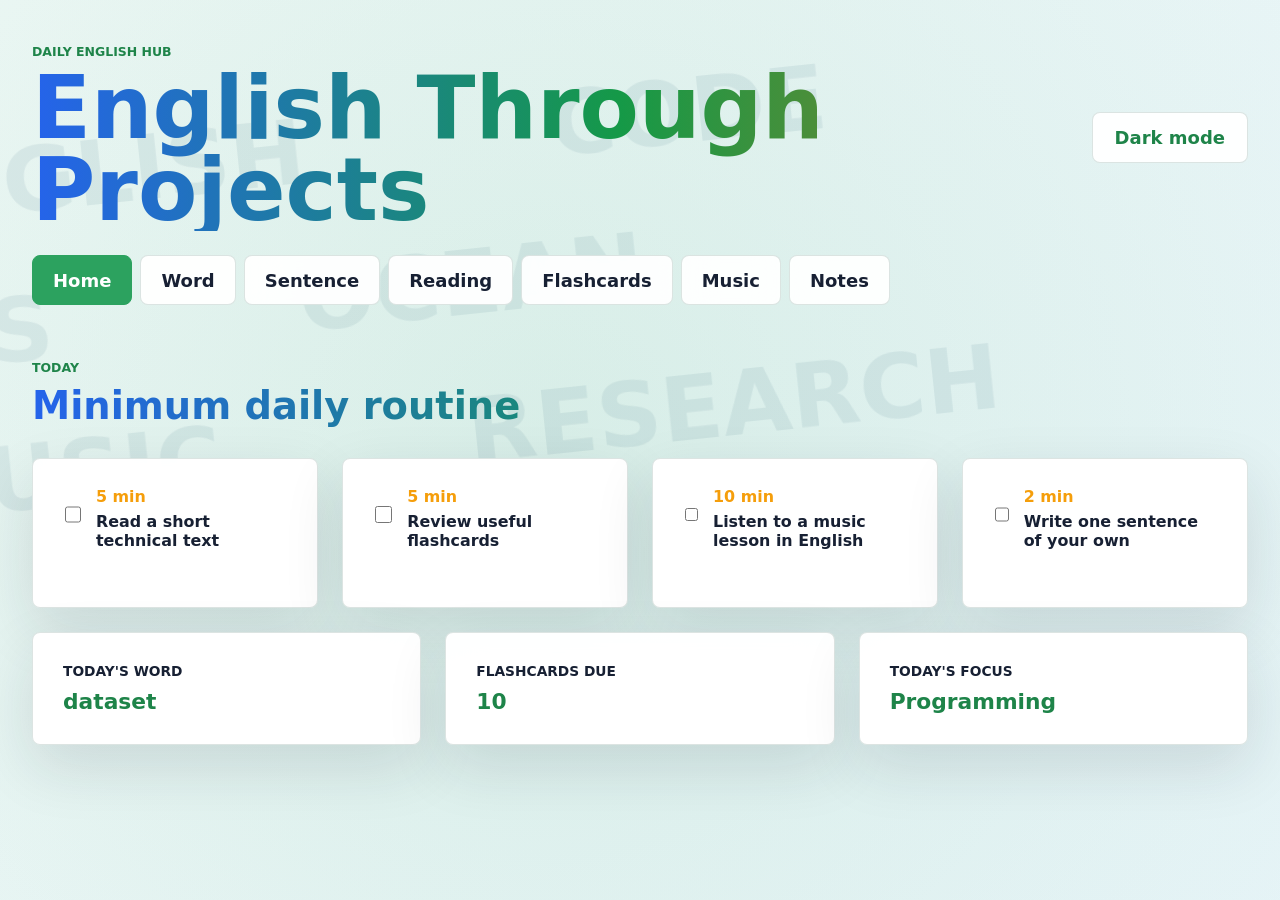
==== index.html @ 3c192cb7 "Initial English learning app" ====
<!doctype html>
<html lang="pt-BR">
  <head>
    <meta charset="utf-8" />
    <meta name="viewport" content="width=device-width, initial-scale=1" />
    <title>English Through Projects</title>
    <link rel="stylesheet" href="styles.css" />
  </head>
  <body>
    <header class="app-header">
      <div>
        <p class="eyebrow">Daily English Hub</p>
        <h1>English Through Projects</h1>
      </div>
      <div class="header-actions">
        <button class="secondary-button theme-button" id="themeBtn" type="button">Dark mode</button>
      </div>
    </header>

    <nav class="tabs" aria-label="Main sections">
      <button class="tab is-active" type="button" data-tab="home">Home</button>
      <button class="tab" type="button" data-tab="word">Word</button>
      <button class="tab" type="button" data-tab="sentence">Sentence</button>
      <button class="tab" type="button" data-tab="reading">Reading</button>
      <button class="tab" type="button" data-tab="flashcards">Flashcards</button>
      <button class="tab" type="button" data-tab="music">Music</button>
      <button class="tab" type="button" data-tab="notes">Notes</button>
    </nav>

    <main>
      <section class="tab-panel is-active" id="home">
        <div class="section-heading">
          <p class="eyebrow">Today</p>
          <h2>Minimum daily routine</h2>
        </div>

        <div class="routine-grid">
          <label class="routine-item">
            <input type="checkbox" data-task="reading" />
            <span>
              <strong>5 min</strong>
              Read a short technical text
            </span>
          </label>
          <label class="routine-item">
            <input type="checkbox" data-task="flashcards" />
            <span>
              <strong>5 min</strong>
              Review useful flashcards
            </span>
          </label>
          <label class="routine-item">
            <input type="checkbox" data-task="music" />
            <span>
              <strong>10 min</strong>
              Listen to a music lesson in English
            </span>
          </label>
          <label class="routine-item">
            <input type="checkbox" data-task="sentence" />
            <span>
              <strong>2 min</strong>
              Write one sentence of your own
            </span>
          </label>
        </div>

        <div class="home-grid">
          <article class="summary-card">
            <span>Today's Word</span>
            <strong id="homeWord">dataset</strong>
          </article>
          <article class="summary-card">
            <span>Flashcards Due</span>
            <strong id="homeDue">0</strong>
          </article>
          <article class="summary-card">
            <span>Today's Focus</span>
            <strong id="homeFocus">Research</strong>
          </article>
        </div>
      </section>

      <section class="tab-panel" id="word">
        <div class="section-heading">
          <p class="eyebrow">Vocabulary</p>
          <h2>Today's Word</h2>
        </div>
        <article class="feature-card">
          <div class="word-row">
            <h3 id="wordText">dataset</h3>
            <span id="wordTag">Programming</span>
          </div>
          <p id="wordMeaning">A structured collection of data used for analysis.</p>
          <p class="translation" id="wordTranslation">conjunto de dados</p>
          <p class="example" id="wordExample">This dataset contains shoreline measurements from 2024.</p>
          <div class="button-row">
            <button class="primary-button" type="button" id="newWordButton">New word</button>
            <button class="secondary-button" type="button" id="speakWordButton">Listen</button>
          </div>
        </article>

        <article class="feature-card add-word-card">
          <h3>Add Word</h3>
          <div class="form-grid">
            <label>
              English word
              <input id="addTerm" type="text" list="knownWords" placeholder="e.g. coastline" />
            </label>
            <label>
              Theme
              <input id="addTag" type="text" placeholder="e.g. Coastal GIS" />
            </label>
            <label>
              Meaning in English
              <input id="addMeaning" type="text" placeholder="Short definition in English" />
            </label>
            <label>
              Translation
              <input id="addTranslation" type="text" placeholder="Portuguese meaning" />
            </label>
          </div>
          <label>
            Example sentence
            <textarea id="addExample" rows="3" placeholder="The coastline changed after the storm."></textarea>
          </label>
          <p class="suggestion" id="wordSuggestion" aria-live="polite"></p>
          <div class="button-row">
            <button class="primary-button" type="button" id="addWordButton">Add word</button>
            <button class="secondary-button" type="button" id="checkWordButton">Check spelling</button>
          </div>
          <datalist id="knownWords"></datalist>
        </article>

        <article class="feature-card add-word-card">
          <h3>Backup Vocabulary</h3>
          <p id="backupSummary">Personal words saved: 0</p>
          <div class="button-row">
            <button class="primary-button" type="button" id="exportWordsButton">Export vocabulary</button>
            <label class="file-button" for="importWordsInput">Import vocabulary</label>
            <input id="importWordsInput" class="visually-hidden" type="file" accept="application/json,.json" />
          </div>
        </article>
      </section>

      <section class="tab-panel" id="sentence">
        <div class="section-heading">
          <p class="eyebrow">Micro output</p>
          <h2>Today's Sentence</h2>
        </div>
        <article class="feature-card">
          <p id="sentencePrompt">Describe one task from your current project in English.</p>
          <textarea id="dailySentence" rows="5" placeholder="Today I analyzed coastal mapping data..."></textarea>
          <button class="primary-button" type="button" id="saveSentenceButton">Save sentence</button>
        </article>
      </section>

      <section class="tab-panel" id="reading">
        <div class="section-heading">
          <p class="eyebrow">5-minute reading</p>
          <h2>Quick Reading</h2>
        </div>
        <article class="feature-card">
          <h3 id="readingTitle">Coastal Monitoring</h3>
          <p id="readingText">
            Coastal monitoring combines field observations, satellite imagery, and spatial analysis to understand how shorelines change over time.
          </p>
          <div class="button-row">
            <button class="primary-button" type="button" id="newReadingButton">New reading</button>
            <button class="secondary-button" type="button" id="speakReadingButton">Listen</button>
            <button class="secondary-button" type="button" id="recordReadingButton">Record voice</button>
          </div>
          <div class="speech-panel">
            <span>Your speech</span>
            <p id="speechResult">Press Record voice and read the text aloud.</p>
            <strong id="speechScore">Match score: --</strong>
          </div>
        </article>
      </section>

      <section class="tab-panel" id="flashcards">
        <div class="section-heading">
          <p class="eyebrow">SRS starter</p>
          <h2>Flashcards Due</h2>
        </div>
        <article class="feature-card flashcard">
          <p class="card-label" id="cardCategory">GIS</p>
          <h3 id="cardFront">sampling</h3>
          <p id="cardBack" hidden>Amostragem: the process of selecting observations or locations for analysis.</p>
          <div class="button-row">
            <button class="secondary-button" type="button" id="speakCardButton">Listen</button>
            <button class="secondary-button" type="button" id="showAnswerButton">Show answer</button>
            <button class="primary-button" type="button" id="knownButton">I knew it</button>
            <button class="secondary-button" type="button" id="reviewButton">Review again</button>
          </div>
        </article>
      </section>

      <section class="tab-panel" id="music">
        <div class="section-heading">
          <p class="eyebrow">Listening</p>
          <h2>Music Practice</h2>
        </div>
        <article class="feature-card">
          <div class="word-row">
            <h3 id="musicTitle">Coastal Morning</h3>
            <span id="musicStyle">Folk / acoustic</span>
          </div>
          <p id="musicFocus">Clear vowels and slow rhythm</p>
          <div class="lyrics-box" id="musicLines"></div>
          <p class="translation" id="musicVocabulary">shoreline, tide, rhythm, flow</p>
          <div class="button-row">
            <button class="primary-button" type="button" id="newMusicButton">New song</button>
            <button class="secondary-button" type="button" id="speakMusicButton">Listen</button>
          </div>
          <textarea id="musicNotes" rows="5" placeholder="groove, chord progression, breath control..."></textarea>
          <button class="primary-button" type="button" id="saveMusicButton">Save music notes</button>
        </article>
      </section>

      <section class="tab-panel" id="notes">
        <div class="section-heading">
          <p class="eyebrow">Personal archive</p>
          <h2>My Notes</h2>
        </div>
        <article class="feature-card">
          <textarea id="generalNotes" rows="10" placeholder="Useful terms, sentences, article ideas, doubts..."></textarea>
          <button class="primary-button" type="button" id="saveNotesButton">Save notes</button>
        </article>
      </section>
    </main>

    <div class="toast" id="toast" role="status" aria-live="polite"></div>

    <script src="app.js"></script>
  </body>
</html>
---- styles.css ----
:root {
  --bg: #f7fcfd;
  --bg-2: #e5f5f9;
  --panel: rgba(255, 255, 255, 0.94);
  --panel-2: rgba(255, 255, 255, 0.98);
  --ink: #172033;
  --muted: #42545f;
  --line: rgba(38, 87, 78, 0.16);
  --accent: #2ca25f;
  --accent-strong: #1e8449;
  --accent-soft: rgba(44, 162, 95, 0.12);
  --coral: #ec4899;
  --gold: #f59e0b;
  --violet: #8b5cf6;
  --blue: #6366f1;
  --shadow: 0 22px 60px rgba(23, 32, 51, 0.12);
}

:root[data-theme="dark"] {
  --bg: #0a1318;
  --bg-2: #0f1f2a;
  --panel: rgba(15, 32, 46, 0.94);
  --panel-2: rgba(12, 27, 39, 0.98);
  --ink: #f0f9fc;
  --muted: #a8d8e1;
  --line: rgba(177, 224, 208, 0.32);
  --accent: #4ade80;
  --accent-strong: #86efac;
  --accent-soft: rgba(74, 222, 128, 0.16);
  --shadow: 0 22px 70px rgba(0, 0, 0, 0.34);
}

* {
  box-sizing: border-box;
}

body {
  margin: 0;
  min-height: 100vh;
  background:
    radial-gradient(circle at 12% 14%, rgba(44, 162, 95, 0.14), transparent 28%),
    radial-gradient(circle at 86% 16%, rgba(99, 102, 241, 0.12), transparent 30%),
    radial-gradient(circle at 78% 72%, rgba(245, 158, 11, 0.12), transparent 32%),
    radial-gradient(circle at 18% 84%, rgba(236, 72, 153, 0.1), transparent 30%),
    linear-gradient(125deg, var(--bg), #eef7ff, #f6fbf7, var(--bg-2));
  background-size: 360% 360%;
  color: var(--ink);
  font-family:
    Inter, ui-sans-serif, system-ui, -apple-system, BlinkMacSystemFont, "Segoe UI",
    sans-serif;
  font-size: clamp(1rem, 0.92rem + 0.28vw, 1.125rem);
  animation: rainbowDrift 24s ease-in-out infinite;
}

body::before {
  position: fixed;
  inset: 0;
  z-index: -1;
  color: rgba(44, 95, 120, 0.14);
  content: "ENGLISH   CODE   GIS   OCEAN   MUSIC   RESEARCH";
  font-size: clamp(2.2rem, 7vw, 6.5rem);
  font-weight: 900;
  line-height: 1.65;
  opacity: 0.62;
  pointer-events: none;
  transform: rotate(-6deg) translate(-8vw, 5vh);
  white-space: pre-wrap;
  word-spacing: 4vw;
}

:root[data-theme="dark"] body::before {
  color: rgba(168, 216, 225, 0.16);
  opacity: 0.68;
}

@keyframes rainbowDrift {
  0%,
  100% {
    background-position: 0% 50%;
  }

  50% {
    background-position: 100% 50%;
  }
}

button,
textarea,
input {
  font: inherit;
}

input,
textarea {
  width: 100%;
  border: 1px solid var(--line);
  border-radius: 8px;
  color: var(--ink);
  background: rgba(255, 253, 249, 0.9);
}

input {
  min-height: clamp(44px, 4vw, 52px);
  padding: 0 clamp(12px, 1.4vw, 16px);
}

textarea {
  min-height: clamp(132px, 15vw, 190px);
  resize: vertical;
  padding: clamp(14px, 1.7vw, 18px);
  line-height: 1.5;
}

:root[data-theme="dark"] input,
:root[data-theme="dark"] textarea,
:root[data-theme="dark"] .lyrics-box,
:root[data-theme="dark"] .speech-panel {
  background: rgba(9, 21, 31, 0.7);
}

input:focus,
textarea:focus {
  border-color: var(--accent);
  outline: 3px solid var(--accent-soft);
}

.app-header {
  display: flex;
  align-items: center;
  justify-content: space-between;
  gap: 24px;
  width: min(95vw, 1240px);
  max-width: none;
  margin: 0 auto;
  padding: clamp(24px, 4vw, 44px) 0 clamp(16px, 2vw, 24px);
}

.eyebrow {
  margin: 0 0 8px;
  color: var(--accent-strong);
  font-size: 0.78rem;
  font-weight: 800;
  letter-spacing: 0;
  text-transform: uppercase;
}

h1,
h2,
h3,
p {
  margin-top: 0;
}

h1 {
  max-width: 980px;
  margin-bottom: 0;
  font-size: clamp(2.35rem, 7vw, 5.4rem);
  line-height: 0.95;
}

h2 {
  margin-bottom: 0;
  font-size: clamp(1.55rem, 3vw, 2.8rem);
}

h3 {
  margin-bottom: 12px;
  font-size: clamp(1.35rem, 2vw, 2.1rem);
}

h1,
h2,
h3 {
  background: linear-gradient(90deg, #7dd3fc, #86efac, #fde047, #fb7185, #c084fc);
  background-size: 240% 240%;
  background-clip: text;
  color: transparent;
  animation: titleRainbow 12s ease-in-out infinite;
}

:root:not([data-theme="dark"]) h1,
:root:not([data-theme="dark"]) h2,
:root:not([data-theme="dark"]) h3 {
  background: linear-gradient(90deg, #2563eb, #159947, #b7791f, #db2777, #7c3aed);
  background-size: 240% 240%;
  background-clip: text;
  color: transparent;
}

@keyframes titleRainbow {
  0%,
  100% {
    background-position: 0% 50%;
  }

  50% {
    background-position: 100% 50%;
  }
}

.header-actions {
  display: flex;
  align-items: center;
  gap: 10px;
}

.tabs {
  display: flex;
  gap: 8px;
  width: min(95vw, 1240px);
  max-width: none;
  margin: 0 auto;
  padding: 0 0 clamp(14px, 2vw, 20px);
  overflow-x: auto;
}

.tab {
  min-height: clamp(42px, 4vw, 50px);
  padding: 0 clamp(14px, 1.6vw, 20px);
  border: 1px solid var(--line);
  border-radius: 8px;
  background: var(--panel);
  color: var(--ink);
  cursor: pointer;
  font-weight: 800;
  white-space: nowrap;
  backdrop-filter: blur(16px);
}

.tab.is-active {
  border-color: var(--accent);
  background: var(--accent);
  color: #ffffff;
}

main {
  width: min(95vw, 1240px);
  max-width: none;
  margin: 0 auto;
  padding: clamp(8px, 1vw, 14px) 0 clamp(48px, 7vw, 84px);
}

.tab-panel {
  display: none;
}

.tab-panel.is-active {
  display: block;
}

.section-heading {
  margin: clamp(14px, 2vw, 22px) 0 clamp(18px, 2.5vw, 30px);
}

.routine-grid,
.home-grid {
  display: grid;
  grid-template-columns: repeat(auto-fit, minmax(260px, 1fr));
  gap: clamp(14px, 2vw, 24px);
}

.routine-item,
.summary-card,
.feature-card {
  border: 1px solid var(--line);
  border-radius: 8px;
  background: var(--panel-2);
  box-shadow: var(--shadow);
  backdrop-filter: blur(18px);
}

.routine-item {
  display: flex;
  align-items: flex-start;
  gap: 12px;
  min-height: clamp(118px, 12vw, 150px);
  padding: clamp(18px, 2.4vw, 28px);
  cursor: pointer;
}

.routine-item input {
  width: 20px;
  height: 20px;
  margin-top: 2px;
  accent-color: var(--accent);
}

.routine-item strong {
  display: block;
  margin-bottom: 6px;
  color: var(--gold);
}

.home-grid {
  grid-template-columns: repeat(auto-fit, minmax(260px, 1fr));
  margin-top: clamp(14px, 2vw, 24px);
}

.summary-card {
  padding: clamp(18px, 2.4vw, 30px);
}

.summary-card span,
.card-label {
  display: block;
  margin-bottom: 10px;
  color: var(--ink);
  font-size: 0.86rem;
  font-weight: 800;
  text-transform: uppercase;
}

.summary-card strong {
  display: block;
  color: var(--accent-strong);
  font-size: clamp(1.35rem, 1.7vw, 1.8rem);
  overflow-wrap: anywhere;
}

.feature-card {
  max-width: min(100%, 940px);
  padding: clamp(22px, 3vw, 42px);
  background: var(--panel-2);
}

.add-word-card {
  margin-top: clamp(16px, 2vw, 24px);
}

.feature-card p {
  color: var(--ink);
  font-size: clamp(1rem, 0.95rem + 0.25vw, 1.16rem);
  line-height: 1.6;
}

.word-row {
  display: flex;
  align-items: center;
  justify-content: space-between;
  gap: clamp(12px, 2vw, 20px);
  min-width: 0;
}

.word-row span {
  display: inline-flex;
  align-items: center;
  justify-content: center;
  max-width: min(340px, 100%);
  padding: 8px 12px;
  border: 1px solid var(--line);
  border-radius: 8px;
  background: color-mix(in srgb, var(--accent) 14%, var(--panel-2));
  color: var(--accent-strong);
  font-size: 0.82rem;
  font-weight: 800;
  line-height: 1.25;
  overflow-wrap: anywhere;
  text-align: center;
}

.example {
  padding-left: 16px;
  border-left: 4px solid var(--coral);
  color: var(--ink) !important;
}

.translation {
  color: var(--accent-strong) !important;
  font-weight: 800;
}

:root[data-theme="dark"] .translation,
:root[data-theme="dark"] .summary-card strong,
:root[data-theme="dark"] .flashcard h3,
:root[data-theme="dark"] .speech-panel strong,
:root[data-theme="dark"] .word-row span {
  color: #b7f7c9 !important;
}

.lyrics-box,
.speech-panel {
  margin: clamp(16px, 2vw, 24px) 0;
  border: 1px solid var(--line);
  border-radius: 8px;
  background: rgba(255, 255, 255, 0.72);
  padding: clamp(16px, 2vw, 24px);
}

.lyrics-box p {
  margin-bottom: 10px;
  color: var(--ink);
  font-size: clamp(1.08rem, 1vw + 0.85rem, 1.35rem);
  font-weight: 800;
  line-height: 1.45;
}

.lyrics-box p:last-child {
  margin-bottom: 0;
}

.speech-panel span {
  display: block;
  margin-bottom: 8px;
  color: var(--muted);
  font-size: 0.86rem;
  font-weight: 800;
  text-transform: uppercase;
}

.speech-panel p {
  margin-bottom: 10px;
  color: var(--ink);
}

.speech-panel strong {
  color: var(--accent-strong);
}

.form-grid {
  display: grid;
  grid-template-columns: repeat(auto-fit, minmax(220px, 1fr));
  gap: clamp(14px, 2vw, 22px);
  margin-bottom: clamp(14px, 2vw, 22px);
}

label {
  display: block;
  color: var(--ink);
  font-size: clamp(0.9rem, 0.85rem + 0.18vw, 1rem);
  font-weight: 800;
}

label input,
label textarea {
  margin-top: 8px;
}

.suggestion {
  min-height: 24px;
  margin: 12px 0 0;
  color: var(--coral) !important;
  font-weight: 800;
}

.button-row {
  display: flex;
  flex-wrap: wrap;
  gap: clamp(10px, 1.5vw, 16px);
  margin-top: clamp(16px, 2vw, 24px);
}

.primary-button,
.secondary-button,
.file-button {
  display: inline-flex;
  align-items: center;
  justify-content: center;
  min-height: clamp(44px, 4vw, 52px);
  margin-top: 16px;
  padding: 0 clamp(16px, 2vw, 22px);
  border-radius: 8px;
  cursor: pointer;
  font-weight: 900;
  text-align: center;
}

.primary-button {
  border: 1px solid var(--accent);
  background: var(--accent);
  color: #ffffff;
}

.secondary-button,
.file-button {
  border: 1px solid var(--line);
  background: var(--panel);
  color: var(--accent-strong);
}

:root[data-theme="dark"] .secondary-button,
:root[data-theme="dark"] .file-button {
  color: #d9fbe4;
}

.theme-button {
  margin-top: 0;
  white-space: nowrap;
}

.visually-hidden {
  position: absolute;
  width: 1px;
  height: 1px;
  margin: -1px;
  overflow: hidden;
  clip: rect(0 0 0 0);
  clip-path: inset(50%);
  border: 0;
  padding: 0;
  white-space: nowrap;
}

.flashcard h3 {
  color: var(--accent-strong);
  font-size: clamp(2.1rem, 5vw, 3.8rem);
}

.toast {
  position: fixed;
  right: 18px;
  bottom: 18px;
  max-width: min(360px, calc(100vw - 36px));
  padding: 12px 14px;
  border-radius: 8px;
  background: var(--ink);
  color: var(--bg);
  opacity: 0;
  transform: translateY(12px);
  transition:
    opacity 180ms ease,
    transform 180ms ease;
  pointer-events: none;
}

.toast.is-visible {
  opacity: 1;
  transform: translateY(0);
}

@media (max-width: 760px) {
  .app-header {
    align-items: flex-start;
    flex-direction: column;
  }

  .header-actions,
  .theme-button {
    width: 100%;
  }

  .header-actions {
    align-items: stretch;
    flex-direction: column;
  }

  .routine-grid,
  .home-grid {
    grid-template-columns: 1fr;
  }

  .word-row {
    align-items: flex-start;
    flex-direction: column;
  }

  .form-grid {
    grid-template-columns: 1fr;
  }
}

@media (prefers-reduced-motion: reduce) {
  *,
  *::before,
  *::after {
    animation-duration: 0.01ms !important;
    animation-iteration-count: 1 !important;
    transition-duration: 0.01ms !important;
  }
}
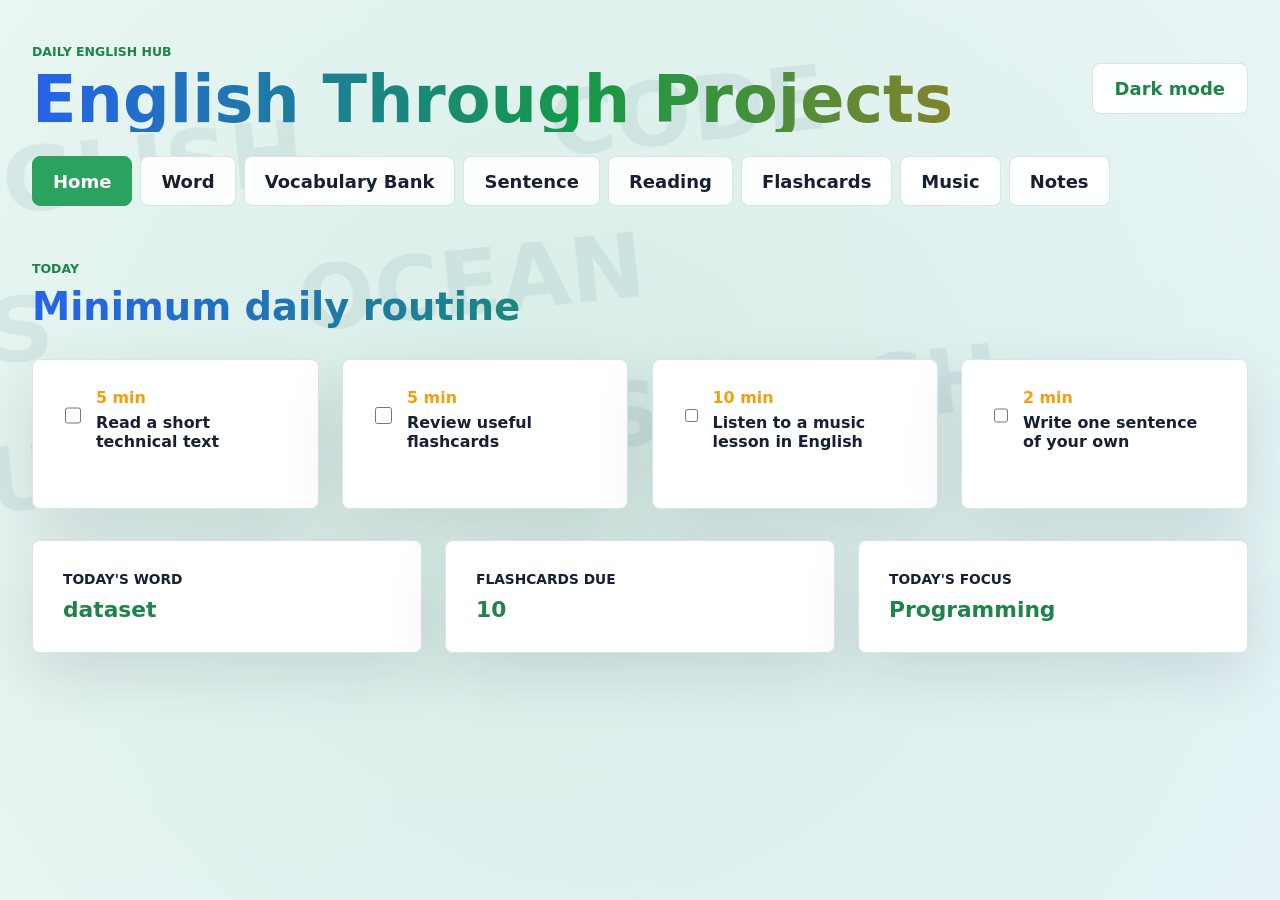
==== commit cbf1d105: "Add vocabulary bank" ====
--- a/index.html
+++ b/index.html
@@ -20,6 +20,7 @@
     <nav class="tabs" aria-label="Main sections">
       <button class="tab is-active" type="button" data-tab="home">Home</button>
       <button class="tab" type="button" data-tab="word">Word</button>
+      <button class="tab" type="button" data-tab="vocabulary">Vocabulary Bank</button>
       <button class="tab" type="button" data-tab="sentence">Sentence</button>
       <button class="tab" type="button" data-tab="reading">Reading</button>
       <button class="tab" type="button" data-tab="flashcards">Flashcards</button>
@@ -143,6 +144,44 @@
         </article>
       </section>
 
+      <section class="tab-panel" id="vocabulary">
+        <div class="section-heading">
+          <p class="eyebrow">Reference bank</p>
+          <h2>Vocabulary Bank</h2>
+        </div>
+        <article class="feature-card">
+          <div class="form-grid">
+            <label>
+              Search
+              <input id="vocabularySearch" type="text" placeholder="Search word, meaning, example..." />
+            </label>
+            <label>
+              Theme
+              <select id="vocabularyFilter">
+                <option value="all">All themes</option>
+              </select>
+            </label>
+          </div>
+          <p class="translation" id="vocabularyCount">0 words</p>
+          <div class="table-wrap">
+            <table class="vocabulary-table">
+              <thead>
+                <tr>
+                  <th>Word</th>
+                  <th>Theme</th>
+                  <th>Translation</th>
+                  <th>Meaning</th>
+                  <th>Example</th>
+                  <th>Source</th>
+                  <th>Audio</th>
+                </tr>
+              </thead>
+              <tbody id="vocabularyTableBody"></tbody>
+            </table>
+          </div>
+        </article>
+      </section>
+
       <section class="tab-panel" id="sentence">
         <div class="section-heading">
           <p class="eyebrow">Micro output</p>
--- a/styles.css
+++ b/styles.css
@@ -91,7 +91,8 @@
 }
 
 input,
-textarea {
+textarea,
+select {
   width: 100%;
   border: 1px solid var(--line);
   border-radius: 8px;
@@ -99,7 +100,8 @@
   background: rgba(255, 253, 249, 0.9);
 }
 
-input {
+input,
+select {
   min-height: clamp(44px, 4vw, 52px);
   padding: 0 clamp(12px, 1.4vw, 16px);
 }
@@ -112,6 +114,7 @@
 }
 
 :root[data-theme="dark"] input,
+:root[data-theme="dark"] select,
 :root[data-theme="dark"] textarea,
 :root[data-theme="dark"] .lyrics-box,
 :root[data-theme="dark"] .speech-panel {
@@ -119,6 +122,7 @@
 }
 
 input:focus,
+select:focus,
 textarea:focus {
   border-color: var(--accent);
   outline: 3px solid var(--accent-soft);
@@ -154,8 +158,9 @@
 h1 {
   max-width: 980px;
   margin-bottom: 0;
-  font-size: clamp(2.35rem, 7vw, 5.4rem);
-  line-height: 0.95;
+  font-size: clamp(2rem, 5.1vw, 4.25rem);
+  line-height: 1;
+  white-space: nowrap;
 }
 
 h2 {
@@ -206,12 +211,13 @@
 
 .tabs {
   display: flex;
+  flex-wrap: wrap;
   gap: 8px;
   width: min(95vw, 1240px);
   max-width: none;
   margin: 0 auto;
   padding: 0 0 clamp(14px, 2vw, 20px);
-  overflow-x: auto;
+  overflow-x: visible;
 }
 
 .tab {
@@ -225,12 +231,22 @@
   font-weight: 800;
   white-space: nowrap;
   backdrop-filter: blur(16px);
-}
-
-.tab.is-active {
+  transition:
+    background-color 160ms ease,
+    border-color 160ms ease,
+    color 160ms ease,
+    transform 160ms ease;
+}
+
+.tab.is-active,
+.tab:hover {
   border-color: var(--accent);
   background: var(--accent);
   color: #ffffff;
+}
+
+.tab:hover {
+  transform: translateY(-1px);
 }
 
 main {
@@ -246,6 +262,19 @@
 
 .tab-panel.is-active {
   display: block;
+  animation: panelFadeIn 220ms ease;
+}
+
+@keyframes panelFadeIn {
+  from {
+    opacity: 0;
+    transform: translateY(8px);
+  }
+
+  to {
+    opacity: 1;
+    transform: translateY(0);
+  }
 }
 
 .section-heading {
@@ -256,7 +285,8 @@
 .home-grid {
   display: grid;
   grid-template-columns: repeat(auto-fit, minmax(260px, 1fr));
-  gap: clamp(14px, 2vw, 24px);
+  gap: clamp(14px, 1.8vw, 24px);
+  margin-bottom: clamp(20px, 2.4vw, 34px);
 }
 
 .routine-item,
@@ -318,9 +348,25 @@
 }
 
 .feature-card {
-  max-width: min(100%, 940px);
+  width: 100%;
+  max-width: none;
   padding: clamp(22px, 3vw, 42px);
   background: var(--panel-2);
+  margin-bottom: clamp(18px, 2vw, 28px);
+}
+
+.feature-card > p,
+.feature-card .example,
+.feature-card textarea,
+.feature-card .lyrics-box,
+.feature-card .speech-panel {
+  max-width: 860px;
+}
+
+.feature-card .form-grid,
+.feature-card .button-row,
+.feature-card .word-row {
+  max-width: 980px;
 }
 
 .add-word-card {
@@ -414,6 +460,79 @@
 
 .speech-panel strong {
   color: var(--accent-strong);
+}
+
+.table-wrap {
+  width: 100%;
+  margin-top: clamp(16px, 2vw, 24px);
+  overflow-x: auto;
+  border: 1px solid var(--line);
+  border-radius: 8px;
+  background: rgba(255, 255, 255, 0.64);
+}
+
+:root[data-theme="dark"] .table-wrap {
+  background: rgba(9, 21, 31, 0.58);
+}
+
+.vocabulary-table {
+  width: 100%;
+  min-width: 980px;
+  border-collapse: collapse;
+}
+
+.vocabulary-table th,
+.vocabulary-table td {
+  padding: 12px 14px;
+  border-bottom: 1px solid var(--line);
+  color: var(--ink);
+  text-align: left;
+  vertical-align: top;
+}
+
+.vocabulary-table th {
+  position: sticky;
+  top: 0;
+  z-index: 1;
+  background: var(--panel-2);
+  color: var(--accent-strong);
+  font-size: 0.82rem;
+  text-transform: uppercase;
+}
+
+.vocabulary-table td {
+  font-size: 0.95rem;
+  line-height: 1.45;
+}
+
+.vocabulary-table tr:last-child td {
+  border-bottom: 0;
+}
+
+.source-pill {
+  display: inline-flex;
+  align-items: center;
+  justify-content: center;
+  padding: 5px 8px;
+  border: 1px solid var(--line);
+  border-radius: 8px;
+  background: var(--accent-soft);
+  color: var(--accent-strong);
+  font-size: 0.78rem;
+  font-weight: 900;
+  white-space: nowrap;
+}
+
+.icon-button {
+  min-height: 36px;
+  margin: 0;
+  padding: 0 10px;
+  border: 1px solid var(--line);
+  border-radius: 8px;
+  background: var(--panel);
+  color: var(--accent-strong);
+  cursor: pointer;
+  font-weight: 900;
 }
 
 .form-grid {
@@ -462,6 +581,12 @@
   cursor: pointer;
   font-weight: 900;
   text-align: center;
+  transition:
+    background-color 160ms ease,
+    border-color 160ms ease,
+    color 160ms ease,
+    transform 160ms ease,
+    box-shadow 160ms ease;
 }
 
 .primary-button {
@@ -475,6 +600,24 @@
   border: 1px solid var(--line);
   background: var(--panel);
   color: var(--accent-strong);
+}
+
+.primary-button:hover,
+.secondary-button:hover,
+.file-button:hover {
+  transform: translateY(-1px);
+  box-shadow: 0 10px 24px rgba(23, 32, 51, 0.12);
+}
+
+.primary-button:hover {
+  border-color: var(--accent-strong);
+  background: var(--accent-strong);
+}
+
+.secondary-button:hover,
+.file-button:hover {
+  border-color: var(--accent);
+  background: var(--accent-soft);
 }
 
 :root[data-theme="dark"] .secondary-button,
@@ -528,6 +671,10 @@
 }
 
 @media (max-width: 760px) {
+  h1 {
+    white-space: normal;
+  }
+
   .app-header {
     align-items: flex-start;
     flex-direction: column;
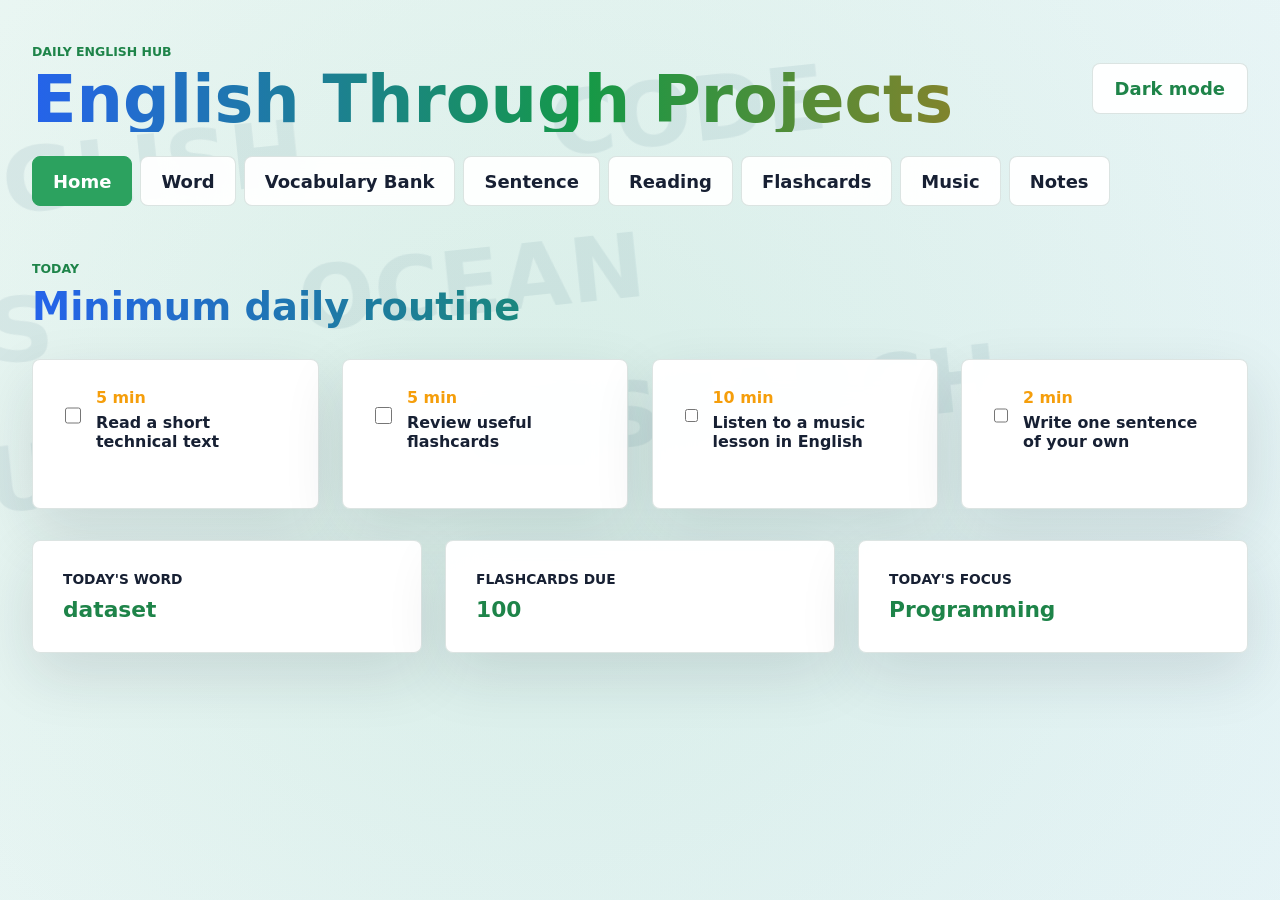
==== commit 59f5521d: "Expand learning content" ====
--- a/index.html
+++ b/index.html
@@ -246,8 +246,11 @@
             <span id="musicStyle">Folk / acoustic</span>
           </div>
           <p id="musicFocus">Clear vowels and slow rhythm</p>
+          <p id="musicActivity">Read the lines slowly and repeat them with a relaxed pulse.</p>
           <div class="lyrics-box" id="musicLines"></div>
           <p class="translation" id="musicVocabulary">shoreline, tide, rhythm, flow</p>
+          <p class="translation" id="musicExpressions">beside the water, let the rhythm flow</p>
+          <a class="study-link" id="musicStudyLink" href="#" target="_blank" rel="noopener noreferrer" hidden>Open study source</a>
           <div class="button-row">
             <button class="primary-button" type="button" id="newMusicButton">New song</button>
             <button class="secondary-button" type="button" id="speakMusicButton">Listen</button>
--- a/styles.css
+++ b/styles.css
@@ -415,6 +415,15 @@
   font-weight: 800;
 }
 
+.study-link {
+  display: inline-flex;
+  align-items: center;
+  min-height: 42px;
+  margin-top: 8px;
+  color: var(--accent-strong);
+  font-weight: 900;
+}
+
 :root[data-theme="dark"] .translation,
 :root[data-theme="dark"] .summary-card strong,
 :root[data-theme="dark"] .flashcard h3,
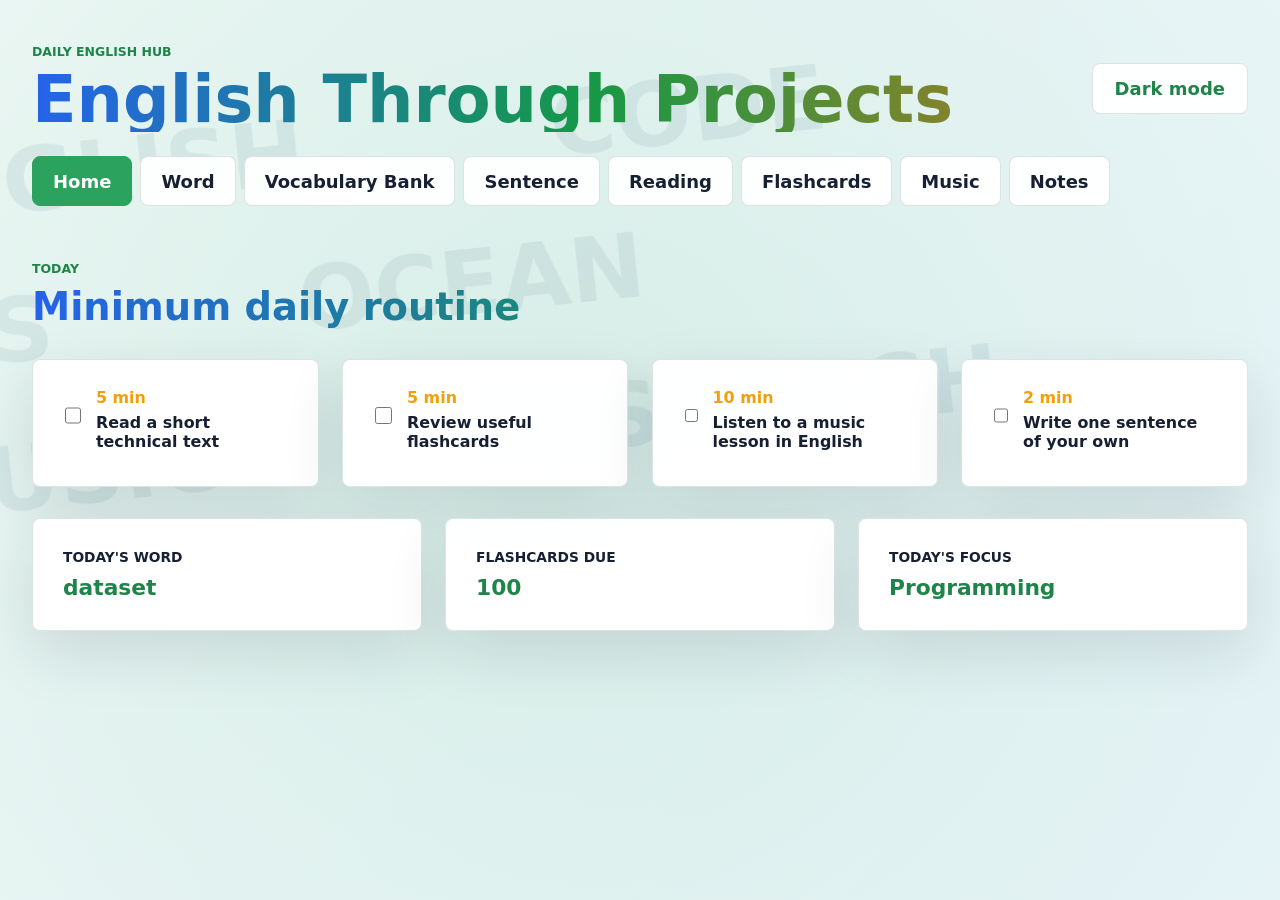
==== commit f1aa56e7: "Add vocabulary reference links" ====
--- a/index.html
+++ b/index.html
@@ -162,6 +162,11 @@
               </select>
             </label>
           </div>
+          <div class="button-row">
+            <a class="link-button" href="https://www.notion.so/36ad14c78a5680969c79f779a59ec360?v=36ad14c78a5680ae8432000c0e281ff0" target="_blank" rel="noopener noreferrer">Open Notion bank</a>
+            <a class="link-button" id="dictionarySearchLink" href="https://dictionary.cambridge.org/pt/dicionario/ingles/" target="_blank" rel="noopener noreferrer">Search Cambridge</a>
+            <a class="link-button" id="googleSearchLink" href="https://www.google.com/search?q=English+dictionary" target="_blank" rel="noopener noreferrer">Search Google</a>
+          </div>
           <p class="translation" id="vocabularyCount">0 words</p>
           <div class="table-wrap">
             <table class="vocabulary-table">
--- a/styles.css
+++ b/styles.css
@@ -284,7 +284,7 @@
 .routine-grid,
 .home-grid {
   display: grid;
-  grid-template-columns: repeat(auto-fit, minmax(260px, 1fr));
+  grid-template-columns: repeat(auto-fit, minmax(240px, 1fr));
   gap: clamp(14px, 1.8vw, 24px);
   margin-bottom: clamp(20px, 2.4vw, 34px);
 }
@@ -303,7 +303,7 @@
   display: flex;
   align-items: flex-start;
   gap: 12px;
-  min-height: clamp(118px, 12vw, 150px);
+  min-height: clamp(112px, 10vw, 136px);
   padding: clamp(18px, 2.4vw, 28px);
   cursor: pointer;
 }
@@ -322,7 +322,7 @@
 }
 
 .home-grid {
-  grid-template-columns: repeat(auto-fit, minmax(260px, 1fr));
+  grid-template-columns: repeat(3, minmax(0, 1fr));
   margin-top: clamp(14px, 2vw, 24px);
 }
 
@@ -355,18 +355,27 @@
   margin-bottom: clamp(18px, 2vw, 28px);
 }
 
-.feature-card > p,
+.feature-card > p {
+  max-width: 920px;
+}
+
 .feature-card .example,
-.feature-card textarea,
 .feature-card .lyrics-box,
 .feature-card .speech-panel {
-  max-width: 860px;
-}
-
-.feature-card .form-grid,
+  max-width: 940px;
+}
+
+.feature-card textarea {
+  max-width: 980px;
+}
+
+.feature-card .form-grid {
+  max-width: 1080px;
+}
+
 .feature-card .button-row,
 .feature-card .word-row {
-  max-width: 980px;
+  max-width: 1040px;
 }
 
 .add-word-card {
@@ -486,8 +495,35 @@
 
 .vocabulary-table {
   width: 100%;
-  min-width: 980px;
+  min-width: 1040px;
+  table-layout: fixed;
   border-collapse: collapse;
+}
+
+.vocabulary-table th:nth-child(1),
+.vocabulary-table td:nth-child(1) {
+  width: 14%;
+}
+
+.vocabulary-table th:nth-child(2),
+.vocabulary-table td:nth-child(2),
+.vocabulary-table th:nth-child(3),
+.vocabulary-table td:nth-child(3) {
+  width: 13%;
+}
+
+.vocabulary-table th:nth-child(4),
+.vocabulary-table td:nth-child(4),
+.vocabulary-table th:nth-child(5),
+.vocabulary-table td:nth-child(5) {
+  width: 23%;
+}
+
+.vocabulary-table th:nth-child(6),
+.vocabulary-table td:nth-child(6),
+.vocabulary-table th:nth-child(7),
+.vocabulary-table td:nth-child(7) {
+  width: 7%;
 }
 
 .vocabulary-table th,
@@ -512,6 +548,7 @@
 .vocabulary-table td {
   font-size: 0.95rem;
   line-height: 1.45;
+  overflow-wrap: anywhere;
 }
 
 .vocabulary-table tr:last-child td {
@@ -546,7 +583,7 @@
 
 .form-grid {
   display: grid;
-  grid-template-columns: repeat(auto-fit, minmax(220px, 1fr));
+  grid-template-columns: repeat(auto-fit, minmax(min(260px, 100%), 1fr));
   gap: clamp(14px, 2vw, 22px);
   margin-bottom: clamp(14px, 2vw, 22px);
 }
@@ -579,7 +616,8 @@
 
 .primary-button,
 .secondary-button,
-.file-button {
+.file-button,
+.link-button {
   display: inline-flex;
   align-items: center;
   justify-content: center;
@@ -590,6 +628,7 @@
   cursor: pointer;
   font-weight: 900;
   text-align: center;
+  text-decoration: none;
   transition:
     background-color 160ms ease,
     border-color 160ms ease,
@@ -605,7 +644,8 @@
 }
 
 .secondary-button,
-.file-button {
+.file-button,
+.link-button {
   border: 1px solid var(--line);
   background: var(--panel);
   color: var(--accent-strong);
@@ -613,7 +653,8 @@
 
 .primary-button:hover,
 .secondary-button:hover,
-.file-button:hover {
+.file-button:hover,
+.link-button:hover {
   transform: translateY(-1px);
   box-shadow: 0 10px 24px rgba(23, 32, 51, 0.12);
 }
@@ -624,13 +665,15 @@
 }
 
 .secondary-button:hover,
-.file-button:hover {
+.file-button:hover,
+.link-button:hover {
   border-color: var(--accent);
   background: var(--accent-soft);
 }
 
 :root[data-theme="dark"] .secondary-button,
-:root[data-theme="dark"] .file-button {
+:root[data-theme="dark"] .file-button,
+:root[data-theme="dark"] .link-button {
   color: #d9fbe4;
 }
 
@@ -714,6 +757,44 @@
   }
 }
 
+@media (min-width: 980px) {
+  #word .feature-card:first-of-type,
+  #reading .feature-card,
+  #flashcards .feature-card,
+  #music .feature-card {
+    display: grid;
+    grid-template-columns: minmax(0, 1.15fr) minmax(280px, 0.85fr);
+    column-gap: clamp(24px, 4vw, 56px);
+    align-items: start;
+  }
+
+  #word .feature-card:first-of-type .word-row,
+  #reading .feature-card h3,
+  #flashcards .feature-card .card-label,
+  #music .feature-card .word-row {
+    grid-column: 1 / -1;
+  }
+
+  #word .feature-card:first-of-type .button-row,
+  #reading .feature-card .button-row,
+  #flashcards .feature-card .button-row,
+  #music .feature-card .button-row,
+  #music .feature-card textarea,
+  #music .feature-card > button {
+    grid-column: 2;
+  }
+
+  #reading .feature-card .speech-panel,
+  #music .feature-card .lyrics-box {
+    grid-column: 1;
+  }
+
+  #sentence .feature-card,
+  #notes .feature-card {
+    max-width: 980px;
+  }
+}
+
 @media (prefers-reduced-motion: reduce) {
   *,
   *::before,
